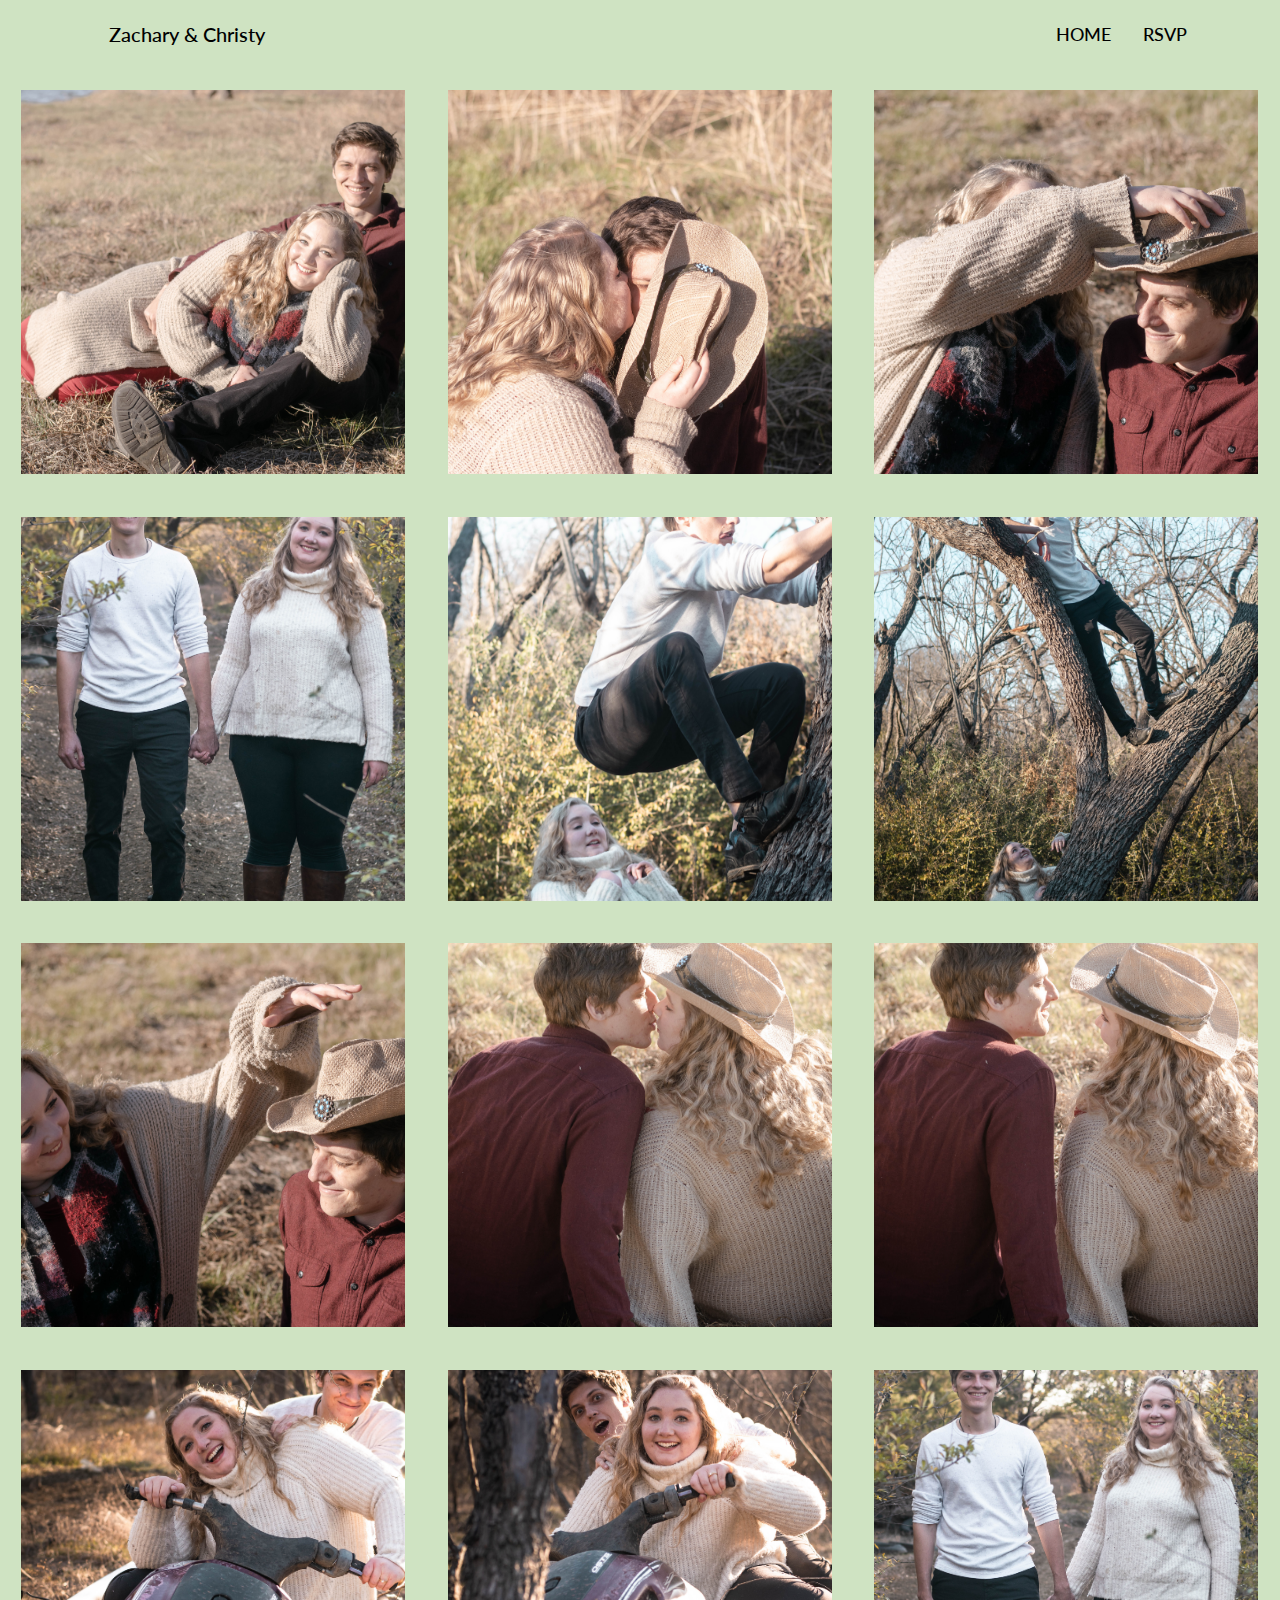
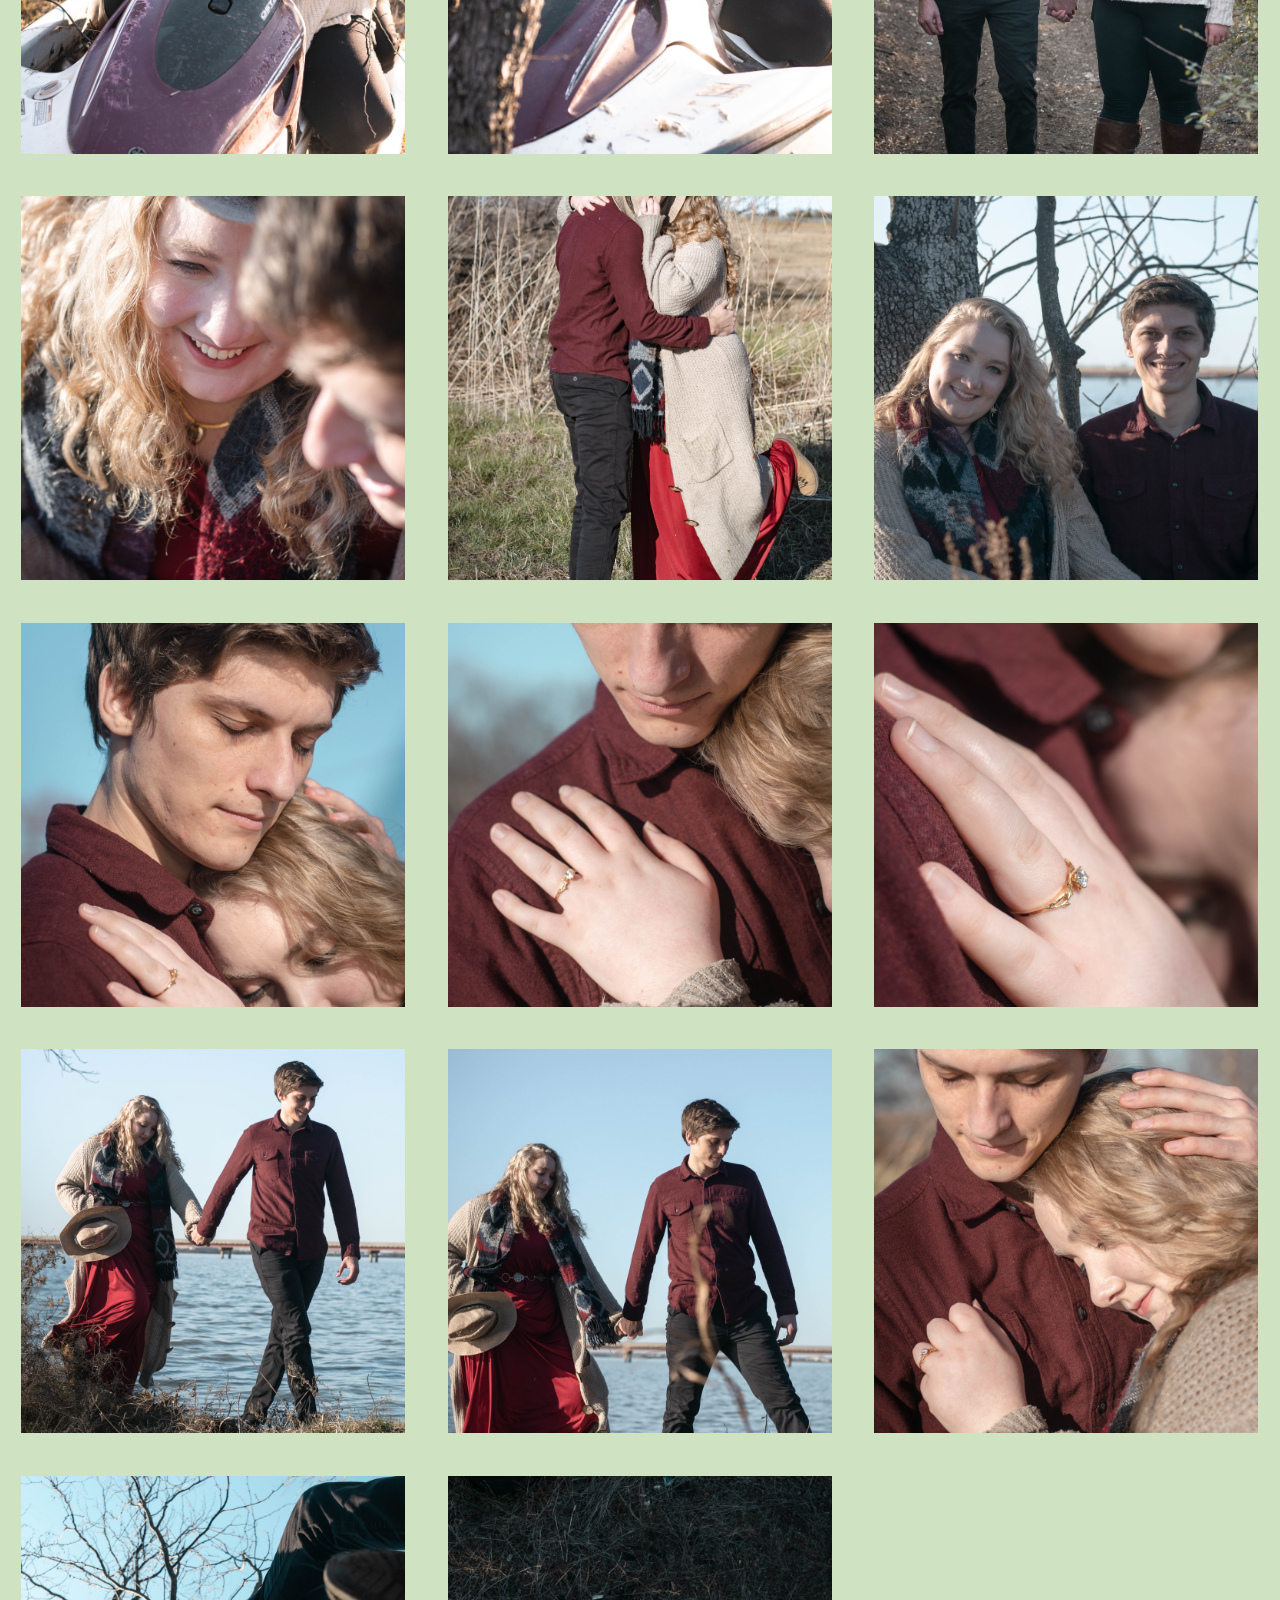
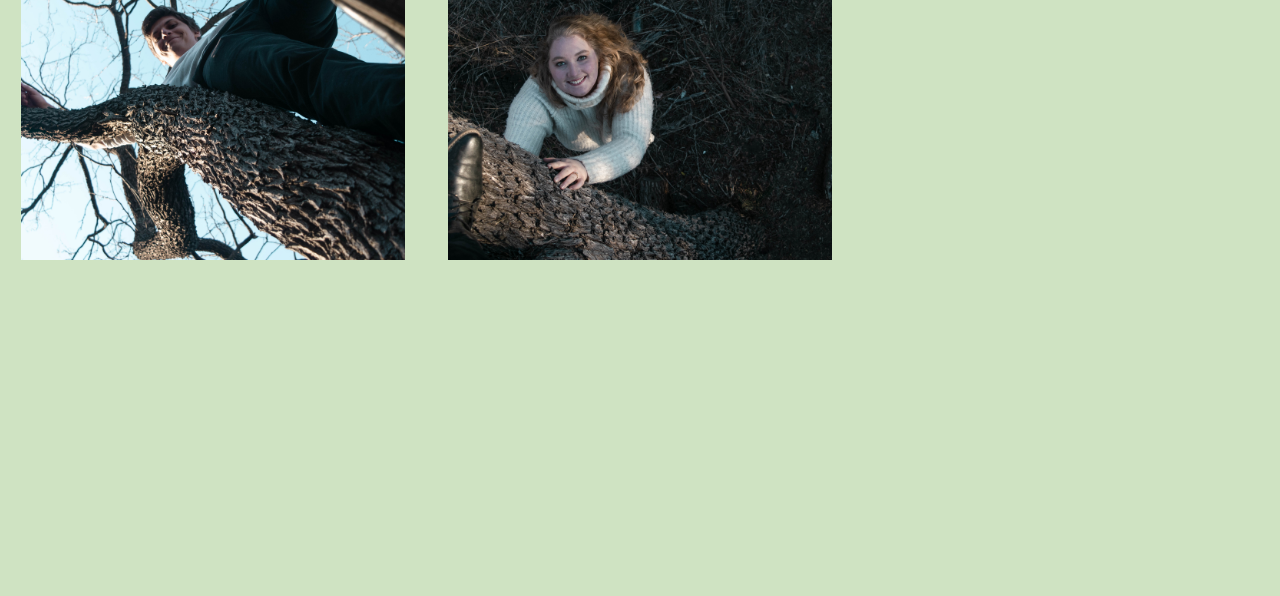
==== gallery.html @ 2a163ba6 "adding" ====
<!DOCTYPE html>
<html lang="en-US">
  <head>
    <meta charset="UTF-8">
    <meta http-equiv="X-UA-Compatible" content="IE=edge">
    <meta name="viewport" content="width=device-width, initial-scale=1">
    <title>Z & C Wedding</title>
    <link rel="preconnect" href="https://fonts.gstatic.com" crossorigin="crossorigin"/>
    <link rel="preload" as="style" href="https://fonts.googleapis.com/css2?family=Dosis:wght@400;500&amp;display=swap"/>
    <link rel="stylesheet" href="https://fonts.googleapis.com/css2?family=Dosis:wght@400;500&amp;display=swap" media="print" onload="this.media='all'"/>
    <noscript>
      <link rel="stylesheet" href="https://fonts.googleapis.com/css2?family=Dosis:wght@400;500&amp;display=swap"/>
    </noscript>
    <link rel="preconnect" href="https://fonts.gstatic.com" crossorigin="crossorigin"/>
    <link rel="preload" as="style" href="https://fonts.googleapis.com/css2?family=Great+Vibes&amp;display=swap"/>
    <link rel="stylesheet" href="https://fonts.googleapis.com/css2?family=Great+Vibes&amp;display=swap" media="print" onload="this.media='all'"/>
    <noscript>
      <link rel="stylesheet" href="https://fonts.googleapis.com/css2?family=Great+Vibes&amp;display=swap"/>
    </noscript>
    <!-- <link rel="apple-touch-icon" sizes="180x180" href="images/favicon/apple-touch-icon.png">
    <link rel="icon" type="image/png" sizes="32x32" href="images/favicon/favicon-32x32.png">
    <link rel="icon" type="image/png" sizes="16x16" href="images/favicon/favicon-16x16.png"> -->
    <link href="css/bootstrap.min.css?ver=1.1.0" rel="stylesheet">
    <link href="css/font-awesome/css/all.min.css?ver=1.1.0" rel="stylesheet">
    <link href="css/aos.css?ver=1.1.0" rel="stylesheet">
    <link href="css/ekko-lightbox.css?ver=1.1.0" rel="stylesheet">
    <link href="css/main.css?ver=1.1.0" rel="stylesheet">
    <link href="css/gallery.css" rel="stylesheet">

    <noscript>
      <style type="text/css">
        [data-aos] {
            opacity: 1 !important;
            transform: translate(0) scale(1) !important;
        }
      </style>
    </noscript>
  </head>


<body id="top">
    <header></header>
    <div class="page-content">
      <div class="div">

<!-- NAVBAR -->
<div class="ww-nav-bar sticky-top bg-light">
  <nav class="navbar navbar-expand-lg navbar-light">
    <div class="container"><a href="#"><path d="M23.6,0c-3.4,0-6.3,2.7-7.6,5.6C14.7,2.7,11.8,0,8.4,0C3.8,0,0,3.8,0,8.4c0,9.4,9.5,11.9,16,21.2c6.1-9.3,16-12.1,16-21.2C32,3.8,28.2,0,23.6,0z"/>
</svg></a>
      <h1 class="h2"><a class="pl-4 navbar-brand" href="index.html">Zachary & Christy</a></h1>
      <button class="navbar-toggler" type="button" data-toggle="collapse" data-target="#ww-navbarNav" aria-controls="ww-navbarNav" aria-expanded="false" aria-label="Toggle navigation"><span class="navbar-toggler-icon"></span></button>
      <div class="collapse navbar-collapse text-uppercase" id="ww-navbarNav">
        <ul class="navbar-nav ml-auto">
          <li class="nav-item"><a class="nav-link smooth-scroll" href="index.html">HOME</a></li>
          <li class="nav-item"><a class="nav-link smooth-scroll" target="_blank" href="https://docs.google.com/forms/d/e/1FAIpQLScu2hP8FPPeSZlLBKhRmWiCWpBdQK84QEIypIN7-RQ2nbFAcQ/viewform">RSVP</a></li>
        </ul>
      </div>
    </div>
  </nav>
</div>

<!-- GALLARY -->

<!-- 1st row verticaly centered text in the square columns -->
<a href="images/j1.JPG" target="_blank"><div class="square img_1-1">
</div></a>
<a href="images/j4.JPG" target="_blank"><div class="square img_1-2">
</div></a>
<a href="images/j5.JPG" target="_blank"><div class="square img_1-3">
</div></a>

<!-- 7th row responsive images in background with centered content -->

<a href="images/j21.JPG" target="_blank"><div class="square img_7-1">
</div></a>
<a href="images/j22.JPG" target="_blank"><div class="square img_7-2">
</div></a>
<a href="images/j23.JPG" target="_blank"><div class="square img_7-3">
</div></a>

<!-- 2nd row verticaly centered images in</a>< square columns -->

<a href="images/j6.JPG" target="_blank"><div class="square img_2-1">
</div></a>
<a href="images/j7.JPG" target="_blank"><div class="square img_2-2">
</div></a>
<a href="images/j8.JPG" target="_blank"><div class="square img_2-3">
</div></a>

<!-- 6th row responsive images in background with centered content -->

<a href="images/j18.JPG" target="_blank"><div class="square img_6-1">
</div></a>
<a href="images/j19.JPG" target="_blank"><div class="square img_6-2">
</div></a>
<a href="images/j120.JPG" target="_blank"><div class="square img_6-3">
</div></a>

<!-- 3rd row responsive images in background with centered content -->

<a href="images/j9.JPG" target="_blank"><div class="square img_3-1">
</div></a>
<a href="images/j10.JPG" target="_blank"><div class="square img_3-2">
</div></a>
<a href="images/j11.JPG" target="_blank"><div class="square img_3-3">
</div></a>

<!-- 5th row responsive images in background with centered content -->

<a href="images/j15.JPG" target="_blank"><div class="square img_5-1">
</div></a>
<a href="images/j16.JPG" target="_blank"><div class="square img_5-2">
</div></a>
<a href="images/j17.JPG" target="_blank"><div class="square img_5-3">
</div></a>


<!-- 4th row responsive images in background with centered content -->

<a href="images/j12.JPG" target="_blank"><div class="square img_4-1">
</div></a>
<a href="images/j13.JPG" target="_blank"><div class="square img_4-2">
</div></a>
<a href="images/j14.JPG" target="_blank"><div class="square img_4-3">
</div></a>


<!-- 8th row responsive images in background with centered content -->

<a href="images/j24.JPG" target="_blank"><div class="square img_8-1">
</div></a>
<a href="images/j25.JPG" target="_blank"><div class="square img_8-2">
</div></a>


<!-- CONTACT -->
<div class="ww-section">
  <div class="container">
    <h2 class="h1 text-center pb-3 ww-title" data-aos="zoom-in-down" data-aos-duration="1000">Contact</h2>
    <div>
      <br>
<br>
<br>
<br>
<br>
<br>
<br>
<br>
<br>
<br>
<br>
<br>
<br>
<br>
<br>
<br>
<br>
<br>
<br>
        <!-- <p class="pt-3 text-center">
          Email: mgviking1997@gmail.com <br/>
          Phone: 682-554-9919
        </p> -->
    </div>
  </div>
</div>
---- css/main.css ----
body {
  font-family: "Dosis", sans-serif; 
}

a
{
  color: black !important;
}

a:hover {
  text-decoration: underline;
}

#center {
  justify-content: center !important;
  text-align: center !important;
}

/* Home Page Style */
.ww-home-page {
  background-color: #e6ffe6 !important;
  background: url("../images/main2.jpg") no-repeat center center;
  background-size: cover;
  /* background-position: 70%; */
  height: 100vh;
  min-height: 480px;
  max-height: 1080px; 
}
.ww-home-page .ww-wedding-announcement {
  /* text-align: center; */
    width: 100%;
    max-width: 1600px;
    height: 100%;
    /* color:  rgb(139, 139, 139); */
    color:  white;
    text-shadow: 1px 1px 1px rgba(0, 0, 0, 0.4);
    letter-spacing: 2px; 
  }
.ww-home-page .ww-wedding-announcement .ww-announcement-container {
    max-width: 600px;
    text-align: center;
    margin-left: 0;
    z-index: 999; 
  }
.ww-home-page .ww-wedding-announcement img {
    max-height: 350px;
    width: auto; 
  }
    @media (max-width: 480px) {
.ww-home-page .ww-wedding-announcement img {
    max-height: 250px;
    width: auto; } 
  }
.ww-home-page .ww-wedding-announcement .ww-couple-name {
    font-size: 70px; 
  }
@media (max-width: 576px) {
    .ww-home-page .ww-wedding-announcement .ww-couple-name {
      font-size: 50px; } }

.ww-home-page:before {
  /* content: ""; */
  /* background-color: rgba(65, 62, 62, 0.2); */
  width: 100%;
  height: 100%;
  height: 100vh;
  min-height: 480px;
  max-height: 1080px;
  position: absolute;
  /* left: 0;
  top: 0;  */
}

/* Nav Bar Style */
.ww-nav-bar .heart {

  fill: #f26147;
  position: relative;
  top: 2px;
  width: 40px;
  -webkit-animation: pulse 1s ease infinite;
          animation: pulse 1s ease infinite; }

@-webkit-keyframes pulse {
  0% {
    transform: scale(1); }
  50% {
    transform: scale(1.3); }
  100% {
    transform: scale(1); } }

@keyframes pulse {
  0% {
    transform: scale(1); }
  50% {
    transform: scale(1.3); }
  100% {
    transform: scale(1); } }

.ww-nav-bar .nav-item {

  font-size: 18px;
  padding: 5px 0 5px 16px;
  font-weight: 500; }

/* Wedding Event Style */
.ww-wedding-event ul {
  list-style: none;
  padding-left: 0; }

/* Couple Friends Style  */
.ww-couple-friends .carousel {
  padding: 40px 0; }

.ww-couple-friends .carousel-indicators {
  bottom: 0px; }
  .ww-couple-friends .carousel-indicators li {
    background-color: #6c757d; }
  .ww-couple-friends .carousel-indicators .active {
    background-color: #f58a77; }

/* Photo Gallery Style */
.ww-photo-gallery .ww-category-filter a {
  display: inline-block;
  margin: 0 10px 6px 0;
  font-size: 14px;
  text-transform: uppercase;
  letter-spacing: 1px;
  border-radius: 3px; }

.ww-photo-gallery .ww-gallery {
  min-height: 500px; }

.ww-photo-gallery .card-columns .card {
  border: none;
  margin-bottom: 15px;
  border-radius: none; }

@media (max-width: 992px) {
  .ww-photo-gallery .card-columns {
    -moz-column-count: 2;
         column-count: 2; } }

@media (max-width: 576px) {
  .ww-photo-gallery .card-columns {
    -moz-column-count: 1;
         column-count: 1; } }

/* RSVP Style */
.ww-rsvp-detail {
  background: url("../images/rsvp-img.jpg") no-repeat center center;
  background-size: cover;
  min-height: 500px;
  position: relative; }
  .ww-rsvp-detail .ww-rsvp-form {
    padding-left: 20%; }
    @media (max-width: 768px) {
      .ww-rsvp-detail .ww-rsvp-form {
        padding-left: 10%; } }
    @media (max-width: 576px) {
      .ww-rsvp-detail .ww-rsvp-form {
        padding-left: 0%; } }
    .ww-rsvp-detail .ww-rsvp-form .form-control {
      background-color: rgba(222, 222, 222, 0.2);
      color: #fff;
      border: 1px solid rgba(255, 255, 255, 0.6); }
    .ww-rsvp-detail .ww-rsvp-form .form-control::-moz-placeholder {
      color: #dedede; }
    .ww-rsvp-detail .ww-rsvp-form .form-control:-ms-input-placeholder {
      color: #dedede; }
    .ww-rsvp-detail .ww-rsvp-form .form-control::placeholder {
      color: #dedede; }
    .ww-rsvp-detail .ww-rsvp-form select.form-control option {
      background: rgba(0, 0, 0, 0.3);
      color: #fff; }
    .ww-rsvp-detail .ww-rsvp-form .btn-submit {
      background-color: rgba(245, 138, 119, 0.8);
      padding: 0.45rem 1.5rem;
      border: 0; }

.ww-rsvp-detail:before {
  content: "";
  background-color: rgba(0, 0, 0, 0.3);
  width: 100%;
  height: 100%;
  position: absolute;
  left: 0;
  top: 0; }

/* Footer Style */
.ww-footer a.credit {
  color: inherit;
  border-bottom: 1px dashed;
  text-decoration: none;
  cursor: pointer; }

/* Common Style */
.ww-title {
  font-family: "Great Vibes", cursive; }


.btn-primary {
  color: #fff; }

.btn-outline-primary:hover {
  color: #fff; }

/*BACKGROUND COLOR*/
.ww-section {
  padding: 100px 0; 
  background-color: #cfe3c2 !important;
}

.ww-nav-bar{
  background-color:  #cfe3c2 !important;
}

.ww-footer{
  background-color:  #cfe3c2 !important;
}
---- css/gallery.css ----
@import url(http://fonts.googleapis.com/css?family=Lato:400,900);  /* <-- Just for the demo, Yes I like pretty fonts... */

.square {
    float:left;
    position: relative;
    width: 30%;
    padding-bottom : 30%; /* = width for a 1:1 aspect ratio */
    margin:1.66%;
    background-position:center center;
    background-repeat:no-repeat;
    background-size:cover; /* you change this to "contain" if you don't want the images to be cropped */
}

.img_1-1{background-image:url('../images/j1.JPG');}
.img_1-2{background-image:url('../images/j4.JPG');}
.img_1-3{background-image:url('../images/j5.JPG');}

.img_2-1{background-image:url('../images/j6.JPG');}
.img_2-2{background-image:url('../images/j7.JPG');}
.img_2-3{background-image:url('../images/j8.JPG');}

.img_3-1{background-image:url('../images/j9.JPG');}
.img_3-2{background-image:url('../images/j10.JPG');}
.img_3-3{background-image:url('../images/j11.JPG');}

.img_4-1{background-image:url('../images/j12.JPG');}
.img_4-2{background-image:url('../images/j13.JPG');}
.img_4-3{background-image:url('../images/j14.JPG');}

.img_5-1{background-image:url('../images/j15.JPG');}
.img_5-2{background-image:url('../images/j16.JPG');}
.img_5-3{background-image:url('../images/j17.JPG');}

.img_6-1{background-image:url('../images/j18.JPG');}
.img_6-2{background-image:url('../images/j19.JPG');}
.img_6-3{background-image:url('../images/j20.JPG');}

.img_7-1{background-image:url('../images/j21.JPG');}
.img_7-2{background-image:url('../images/j22.JPG');}
.img_7-3{background-image:url('../images/j23.JPG');}

.img_8-1{background-image:url('../images/j24.JPG');}
.img_8-2{background-image:url('../images/j25.JPG');}
/*  following just for the demo */


body {
    font-size:20px;
    font-family: 'Lato',verdana, sans-serif;
    color: #fff;
    text-align:center;
    background:#ECECEC;
}

#bottom {
    clear:both;
    margin:0 1.66%;
    width:89.68%;
    padding: 3.5%;
    background-color:#1E1E1E;
    color: #fff;
}
#bottom p{
    text-align:center;
    line-height:2em;
}
#bottom a{
    color: #000;
    text-decoration:none;
    border:1px solid #000;
    padding:10px 20px 12px;
    line-height:70px;
    background:#ccc;
    
    -webkit-border-radius: 5px;
    -moz-border-radius: 5px;
    border-radius: 5px;
}

#bottom a:hover{
    background:#ECECEC;
    border:1px solid #fff;
}
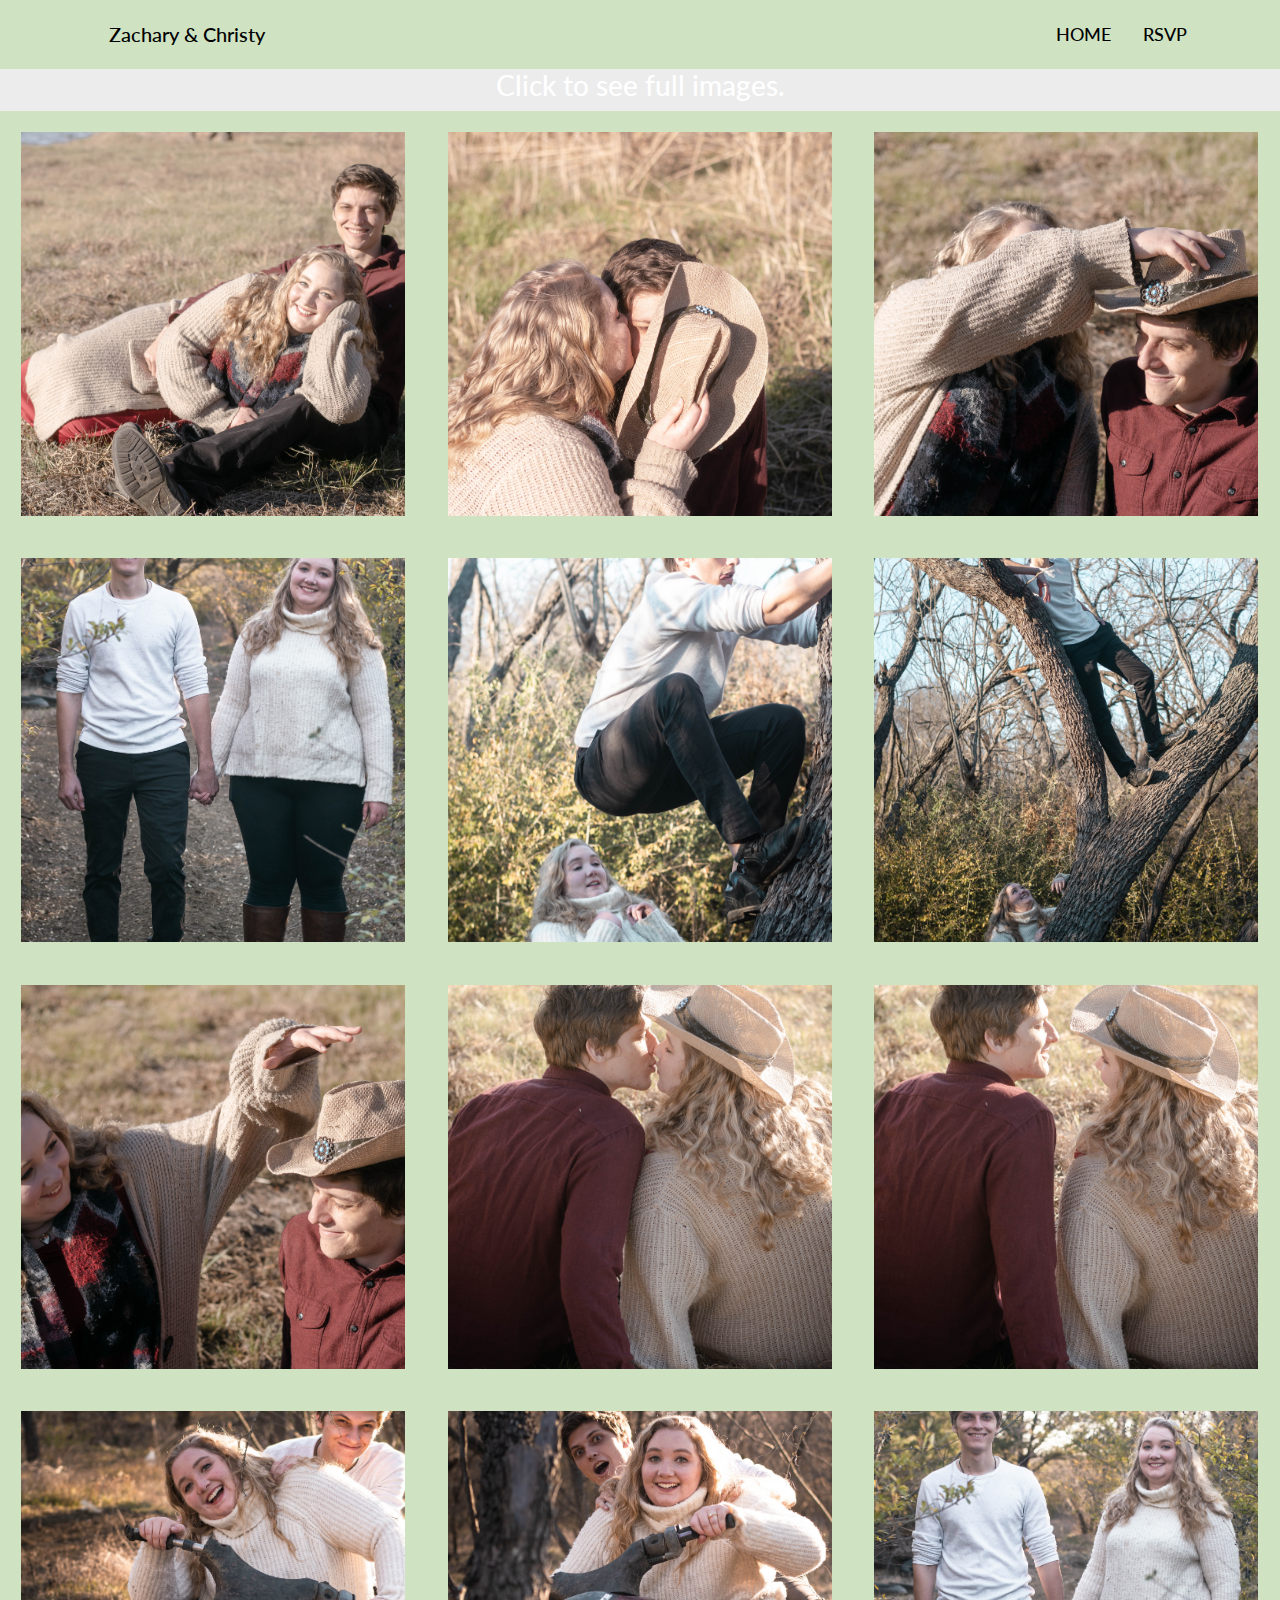
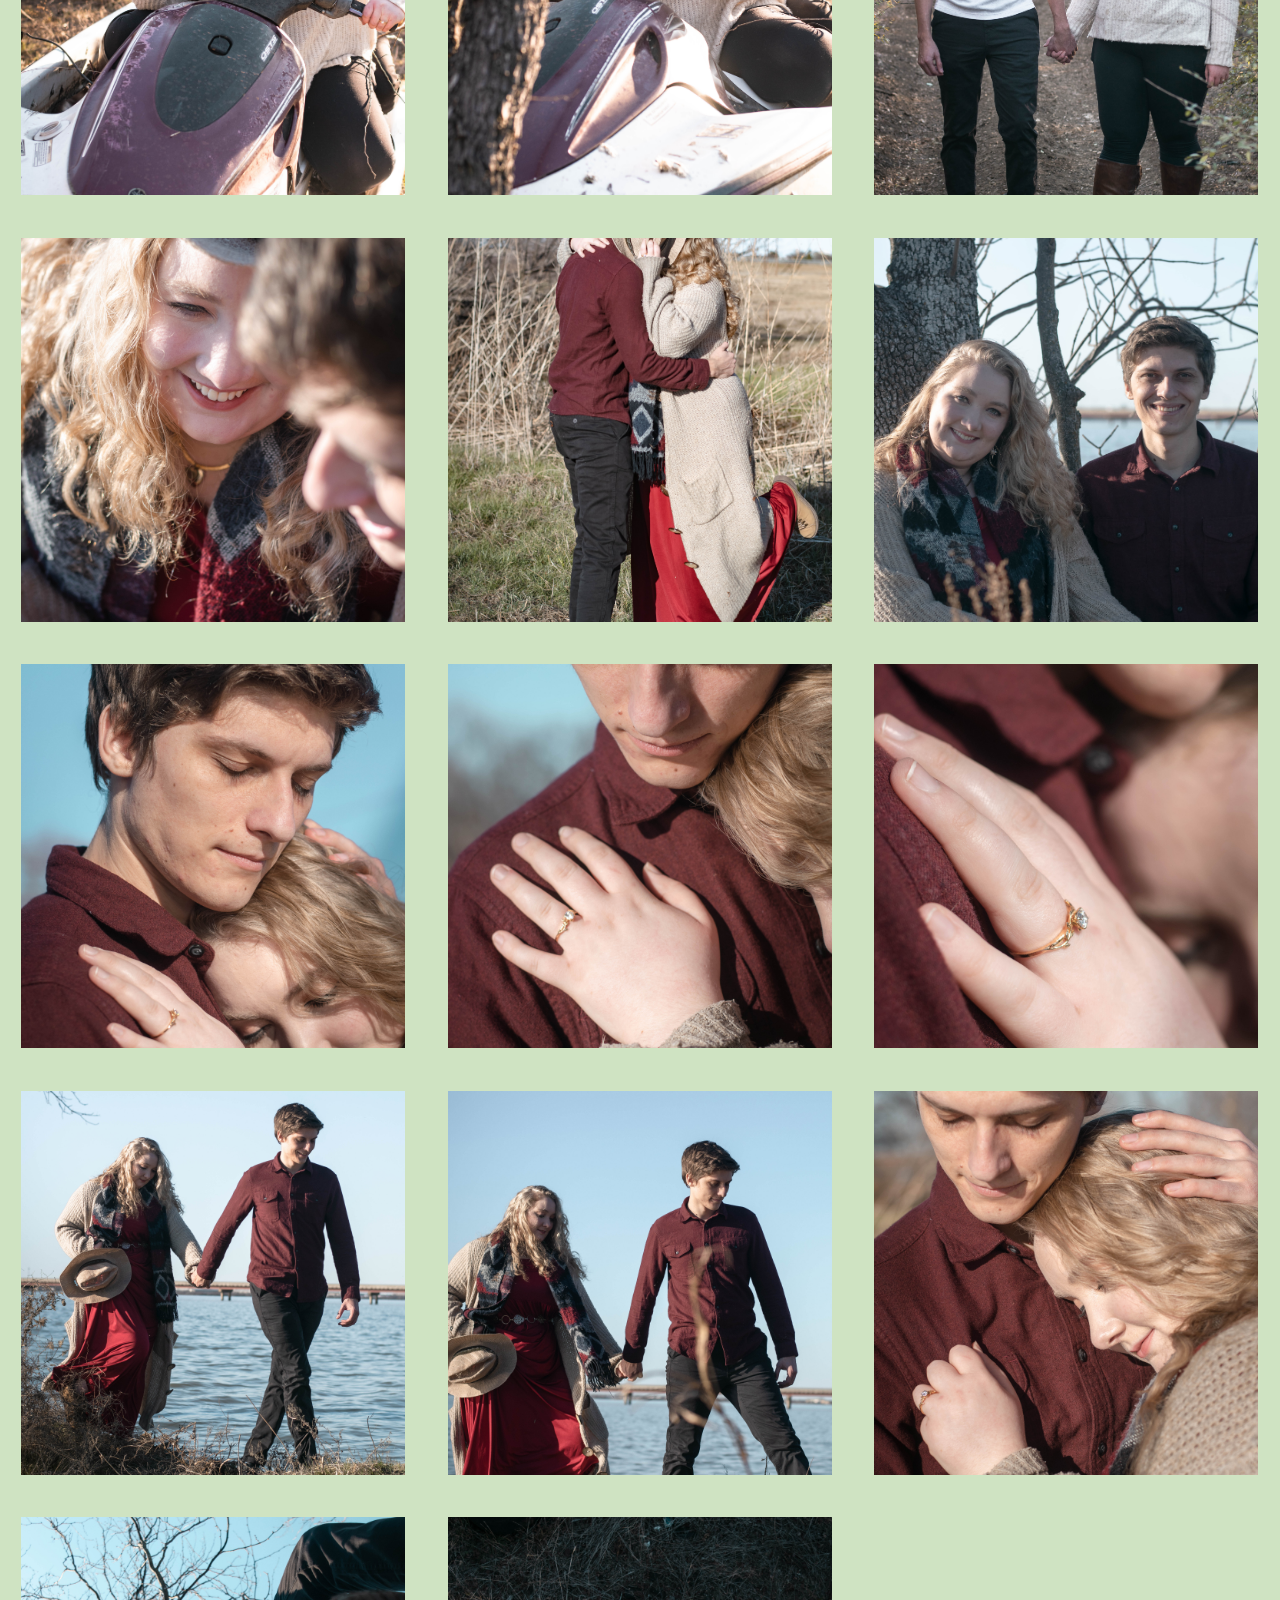
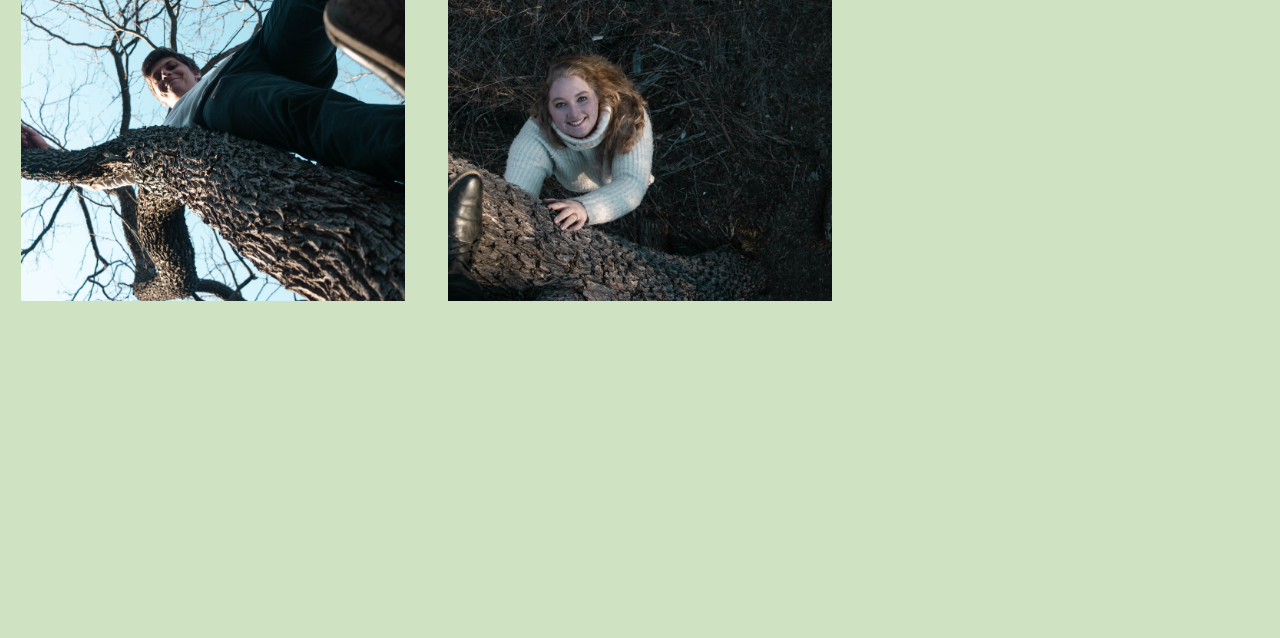
==== commit c111e741: "centered trash" ====
--- a/gallery.html
+++ b/gallery.html
@@ -49,6 +49,7 @@
     <div class="container"><a href="#"><path d="M23.6,0c-3.4,0-6.3,2.7-7.6,5.6C14.7,2.7,11.8,0,8.4,0C3.8,0,0,3.8,0,8.4c0,9.4,9.5,11.9,16,21.2c6.1-9.3,16-12.1,16-21.2C32,3.8,28.2,0,23.6,0z"/>
 </svg></a>
       <h1 class="h2"><a class="pl-4 navbar-brand" href="index.html">Zachary & Christy</a></h1>
+
       <button class="navbar-toggler" type="button" data-toggle="collapse" data-target="#ww-navbarNav" aria-controls="ww-navbarNav" aria-expanded="false" aria-label="Toggle navigation"><span class="navbar-toggler-icon"></span></button>
       <div class="collapse navbar-collapse text-uppercase" id="ww-navbarNav">
         <ul class="navbar-nav ml-auto">
@@ -61,6 +62,8 @@
 </div>
 
 <!-- GALLARY -->
+<h3>Click to see full images.</h3>
+
 
 <!-- 1st row verticaly centered text in the square columns -->
 <a href="images/j1.JPG" target="_blank"><div class="square img_1-1">
--- a/css/main.css
+++ b/css/main.css
@@ -36,10 +36,27 @@
     text-shadow: 1px 1px 1px rgba(0, 0, 0, 0.4);
     letter-spacing: 2px; 
   }
+
+  .trash {
+    margin: auto;
+    width: 50%;
+    padding: 10px;
+  }
+  
+  .trash2 {
+    max-height: 600px;
+    /* width: auto; */
+    display: block;
+    margin-left: auto;
+    margin-right: auto;
+    /* width: 50%; */
+  }
+
 .ww-home-page .ww-wedding-announcement .ww-announcement-container {
-    max-width: 600px;
+    justify-content: center !important;
+    max-width: 500px;
     text-align: center;
-    margin-left: 0;
+    margin-left: 1000;
     z-index: 999; 
   }
 .ww-home-page .ww-wedding-announcement img {
@@ -52,7 +69,7 @@
     width: auto; } 
   }
 .ww-home-page .ww-wedding-announcement .ww-couple-name {
-    font-size: 70px; 
+    font-size: 65px; 
   }
 @media (max-width: 576px) {
     .ww-home-page .ww-wedding-announcement .ww-couple-name {
